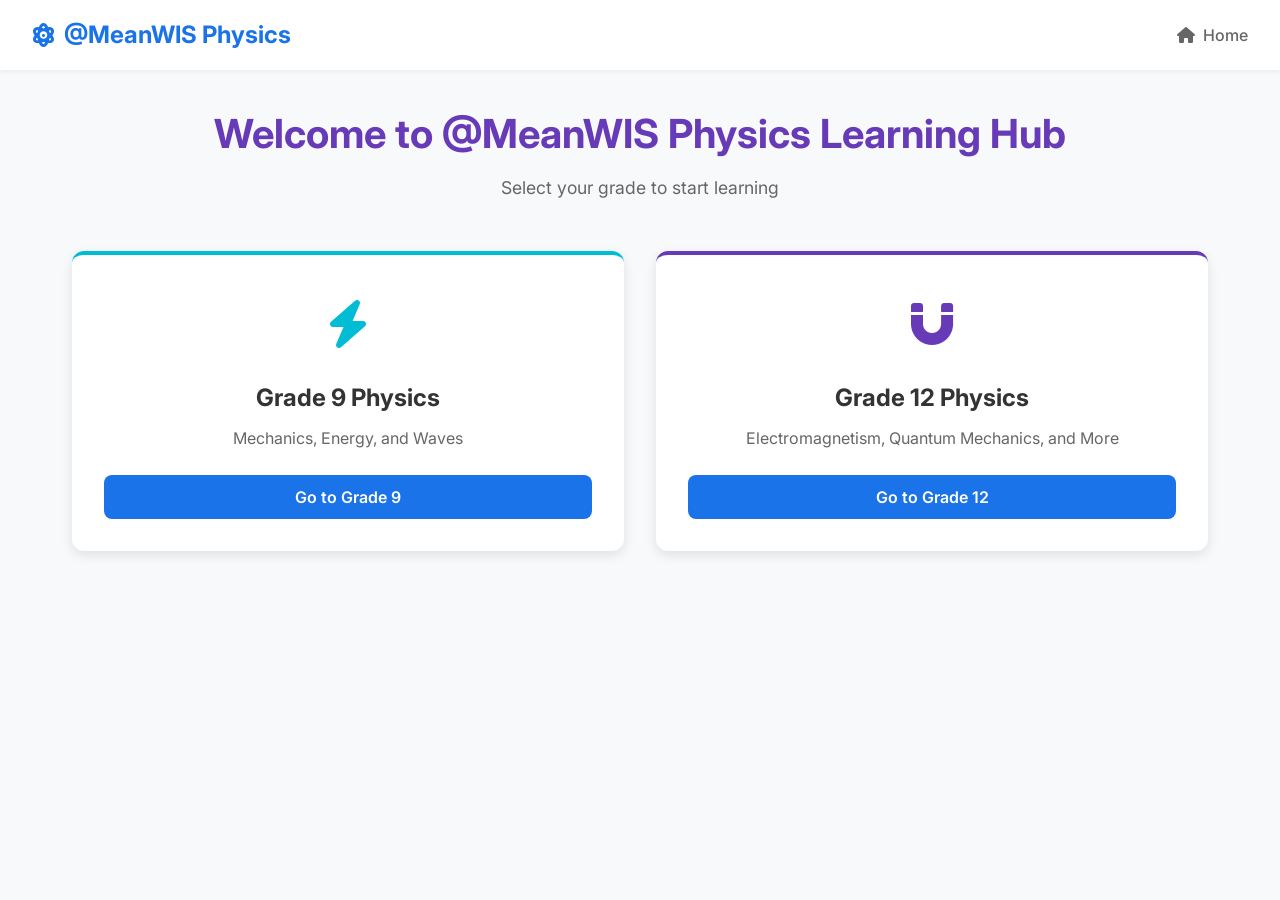
==== Summarize formula_web/index.html @ 6727ea56 "Add files via upload" ====
<!DOCTYPE html>
<html lang="en">
<head>
    <meta charset="UTF-8">
    <meta name="viewport" content="width=device-width, initial-scale=1.0">
    <title>WIS Physics Learning Hub</title>
    <link rel="stylesheet" href="styles.css">
    <link href="https://fonts.googleapis.com/css2?family=Inter:wght@400;500;600;700&display=swap" rel="stylesheet">
    <link rel="stylesheet" href="https://cdnjs.cloudflare.com/ajax/libs/font-awesome/6.4.0/css/all.min.css">
    <script src="https://polyfill.io/v3/polyfill.min.js?features=es6"></script>
    <script id="MathJax-script" async src="https://cdn.jsdelivr.net/npm/mathjax@3/es5/tex-mml-chtml.js"></script>
</head>
<body>
    <!-- Navbar -->
    <nav class="navbar">
        <div class="logo">
            <i class="fa-solid fa-atom"></i> @MeanWIS Physics
        </div>
        <div class="nav-links">
            <button id="home-btn" class="nav-btn"><i class="fa-solid fa-home"></i> Home</button>
        </div>
    </nav>

    <!-- Main Container -->
    <main id="app-container">
        <!-- Dashboard View -->
        <section id="view-dashboard" class="view active">
            <header class="dashboard-header">
                <h1>Welcome to @MeanWIS Physics Learning Hub</h1>
                <p>Select your grade to start learning</p>
            </header>
            <div class="grade-cards">
                <div class="grade-card" data-grade="9">
                    <div class="card-icon"><i class="fa-solid fa-bolt"></i></div>
                    <h2>Grade 9 Physics</h2>
                    <p>Mechanics, Energy, and Waves</p>
                    <button class="btn-primary">Go to Grade 9</button>
                </div>
                <div class="grade-card" data-grade="12">
                    <div class="card-icon"><i class="fa-solid fa-magnet"></i></div>
                    <h2>Grade 12 Physics</h2>
                    <p>Electromagnetism, Quantum Mechanics, and More</p>
                    <button class="btn-primary">Go to Grade 12</button>
                </div>
            </div>
        </section>

        <!-- Lessons View -->
        <section id="view-lessons" class="view hidden">
            <header class="dashboard-header">
                <h1 id="lessons-title">Grade X Physics</h1>
                <p>Select a lesson to begin</p>
            </header>
            <div class="lesson-list" id="lesson-list-container">
                <!-- Lesson cards will be populated here -->
            </div>
        </section>

        <!-- Single Lesson View -->
        <section id="view-lesson-detail" class="view hidden">
            <!-- Progress Indicator -->
            <div class="progress-container">
                <div class="progress-bar" id="reading-progress"></div>
            </div>
            
            <header class="lesson-header">
                <button id="back-to-lessons-btn" class="btn-text"><i class="fa-solid fa-arrow-left"></i> Back to Lessons</button>
                <h1 id="lesson-detail-title">Lesson Title</h1>
            </header>

            <!-- Navigation Tabs for Lesson -->
            <div class="lesson-tabs">
                <button class="tab-btn active" data-target="summary">Summary</button>
                <button class="tab-btn" data-target="equations">Equations</button>
                <button class="tab-btn" data-target="flashcards">Flashcards</button>
                <button class="tab-btn" data-target="quiz">Quiz</button>
            </div>

            <!-- Tab Content -->
            <div class="tab-content">
                <!-- Summary Tab -->
                <div id="tab-summary" class="tab-pane active">
                    
                    <div class="summary-section" id="lesson-animation-section" style="display: none; text-align: center;">
                        <h2><i class="fa-solid fa-play"></i> Animated Figure</h2>
                        <div style="margin-top: 1rem; border-radius: 12px; overflow: hidden; box-shadow: 0 4px 6px rgba(0,0,0,0.1); display: inline-block;">
                            <img id="lesson-gif" src="" alt="Physics Animation" style="max-width: 100%; height: auto; display: block;">
                        </div>
                    </div>

                    <div class="summary-section">
                        <h2><i class="fa-solid fa-key"></i> Key Concepts</h2>
                        <ul id="lesson-concepts" class="concept-list">
                            <!-- Populated by JS -->
                        </ul>
                    </div>
                    
                    <div class="summary-section">
                        <h2><i class="fa-solid fa-book"></i> Definitions</h2>
                        <div id="lesson-definitions" class="definitions-grid">
                            <!-- Populated by JS -->
                        </div>
                    </div>
                    
                    <div class="summary-section">
                        <h2><i class="fa-solid fa-lightbulb"></i> Examples</h2>
                        <div id="lesson-examples" class="examples-container">
                            <!-- Populated by JS -->
                        </div>
                    </div>
                </div>

                <!-- Equations Tab -->
                <div id="tab-equations" class="tab-pane hidden">
                    <div class="equations-grid" id="lesson-equations">
                        <!-- Interactive Equation Cards Populated by JS -->
                    </div>
                </div>

                <!-- Flashcards Tab -->
                <div id="tab-flashcards" class="tab-pane hidden">
                    <div class="flashcard-container">
                        <div class="flashcard" id="active-flashcard">
                            <div class="flashcard-inner">
                                <div class="flashcard-front">
                                    <h3 id="fc-front-text">Front</h3>
                                </div>
                                <div class="flashcard-back">
                                    <p id="fc-back-text">Back</p>
                                </div>
                            </div>
                        </div>
                        <div class="flashcard-controls">
                            <button class="btn-icon" id="fc-prev"><i class="fa-solid fa-chevron-left"></i></button>
                            <span id="fc-counter">1 / 5</span>
                            <button class="btn-icon" id="fc-next"><i class="fa-solid fa-chevron-right"></i></button>
                        </div>
                        <button class="btn-secondary" id="fc-flip-btn"><i class="fa-solid fa-rotate"></i> Flip Card</button>
                    </div>
                </div>

                <!-- Quiz Tab -->
                <div id="tab-quiz" class="tab-pane hidden">
                    <div class="quiz-container" id="quiz-container">
                        <div id="quiz-question-container">
                            <div class="quiz-progress">
                                <span id="quiz-progress-text">Question 1 of 5</span>
                            </div>
                            <h3 id="quiz-question-text">Question text</h3>
                            <div class="quiz-options" id="quiz-options">
                                <!-- Populated by JS -->
                            </div>
                            <div id="quiz-feedback" class="quiz-feedback hidden"></div>
                            <button class="btn-primary hidden" id="quiz-next-btn">Next Question</button>
                        </div>
                        <div id="quiz-results-container" class="hidden">
                            <h3>Quiz Complete!</h3>
                            <div class="score-display">
                                <span id="quiz-score">0</span> / <span id="quiz-total">0</span>
                            </div>
                            <p id="quiz-result-message"></p>
                            <button class="btn-primary" id="quiz-retry-btn">Retry Quiz</button>
                        </div>
                    </div>
                </div>
            </div>
        </section>
    </main>

    <script src="app.js"></script>
</body>
</html>
---- Summarize formula_web/styles.css ----
:root {
    --primary-blue: #1a73e8;
    --primary-blue-hover: #1557b0;
    --cyan: #00bcd4;
    --purple: #673ab7;
    --bg-color: #f8f9fa;
    --white: #ffffff;
    --text-main: #333333;
    --text-muted: #666666;
    --border-color: #e0e0e0;
    --success: #34a853;
    --error: #ea4335;
    --transition: all 0.3s ease;
    --shadow-sm: 0 2px 4px rgba(0,0,0,0.05);
    --shadow-md: 0 4px 12px rgba(0,0,0,0.1);
    --shadow-hover: 0 8px 24px rgba(0,0,0,0.15);
}

* {
    box-sizing: border-box;
    margin: 0;
    padding: 0;
}

body {
    font-family: 'Inter', sans-serif;
    background-color: var(--bg-color);
    color: var(--text-main);
    line-height: 1.6;
}

/* Navbar */
.navbar {
    background-color: var(--white);
    padding: 1rem 2rem;
    display: flex;
    justify-content: space-between;
    align-items: center;
    box-shadow: var(--shadow-sm);
    position: sticky;
    top: 0;
    z-index: 100;
}

.logo {
    font-size: 1.5rem;
    font-weight: 700;
    color: var(--primary-blue);
    display: flex;
    align-items: center;
    gap: 0.5rem;
}

.nav-btn {
    background: none;
    border: none;
    font-size: 1rem;
    font-weight: 500;
    color: var(--text-muted);
    cursor: pointer;
    transition: var(--transition);
    display: flex;
    align-items: center;
    gap: 0.5rem;
}

.nav-btn:hover {
    color: var(--primary-blue);
}

/* Buttons */
button {
    font-family: inherit;
    cursor: pointer;
    border-radius: 8px;
    transition: var(--transition);
}

.btn-primary {
    background-color: var(--primary-blue);
    color: var(--white);
    border: none;
    padding: 0.75rem 1.5rem;
    font-size: 1rem;
    font-weight: 600;
    width: 100%;
}

.btn-primary:hover {
    background-color: var(--primary-blue-hover);
    transform: translateY(-2px);
    box-shadow: var(--shadow-md);
}

.btn-secondary {
    background-color: var(--white);
    color: var(--primary-blue);
    border: 2px solid var(--primary-blue);
    padding: 0.75rem 1.5rem;
    font-size: 1rem;
    font-weight: 600;
}

.btn-secondary:hover {
    background-color: rgba(26, 115, 232, 0.05);
}

.btn-text {
    background: none;
    border: none;
    color: var(--primary-blue);
    font-size: 1rem;
    font-weight: 600;
    padding: 0.5rem 0;
    display: flex;
    align-items: center;
    gap: 0.5rem;
}

.btn-text:hover {
    color: var(--primary-blue-hover);
}

.btn-icon {
    background-color: var(--white);
    border: 1px solid var(--border-color);
    border-radius: 50%;
    width: 40px;
    height: 40px;
    display: flex;
    justify-content: center;
    align-items: center;
    color: var(--text-main);
}

.btn-icon:hover {
    background-color: var(--bg-color);
    transform: scale(1.05);
}

/* Layout */
#app-container {
    max-width: 1200px;
    margin: 0 auto;
    padding: 2rem;
}

.view {
    display: none;
    animation: fadeIn 0.4s ease forwards;
}

.view.active {
    display: block;
}

@keyframes fadeIn {
    from { opacity: 0; transform: translateY(10px); }
    to { opacity: 1; transform: translateY(0); }
}

.hidden {
    display: none !important;
}

.dashboard-header {
    text-align: center;
    margin-bottom: 3rem;
}

.dashboard-header h1 {
    font-size: 2.5rem;
    color: var(--purple);
    margin-bottom: 0.5rem;
}

.dashboard-header p {
    font-size: 1.1rem;
    color: var(--text-muted);
}

/* Cards */
.grade-cards {
    display: grid;
    grid-template-columns: repeat(auto-fit, minmax(300px, 1fr));
    gap: 2rem;
}

.grade-card {
    background-color: var(--white);
    border-radius: 12px;
    padding: 2rem;
    text-align: center;
    box-shadow: var(--shadow-md);
    transition: var(--transition);
    border-top: 4px solid var(--cyan);
}

.grade-card:nth-child(2) {
    border-top: 4px solid var(--purple);
}

.grade-card:hover {
    transform: translateY(-5px);
    box-shadow: var(--shadow-hover);
}

.card-icon {
    font-size: 3rem;
    color: var(--cyan);
    margin-bottom: 1rem;
}

.grade-card:nth-child(2) .card-icon {
    color: var(--purple);
}

.grade-card h2 {
    font-size: 1.5rem;
    margin-bottom: 0.5rem;
}

.grade-card p {
    color: var(--text-muted);
    margin-bottom: 1.5rem;
}

/* Lessons List */
.lesson-list {
    display: grid;
    grid-template-columns: repeat(auto-fit, minmax(280px, 1fr));
    gap: 1.5rem;
}

.lesson-card {
    background-color: var(--white);
    border-radius: 10px;
    padding: 1.5rem;
    box-shadow: var(--shadow-sm);
    transition: var(--transition);
    cursor: pointer;
    border-left: 4px solid var(--primary-blue);
    display: flex;
    flex-direction: column;
}

.lesson-card:hover {
    transform: translateX(5px);
    box-shadow: var(--shadow-md);
}

.lesson-card h3 {
    font-size: 1.25rem;
    margin-bottom: 0.5rem;
}

.lesson-card p {
    color: var(--text-muted);
    font-size: 0.9rem;
    margin-bottom: 1rem;
    flex-grow: 1;
}

.lesson-card .card-footer {
    display: flex;
    justify-content: space-between;
    align-items: center;
    font-size: 0.85rem;
    color: var(--primary-blue);
    font-weight: 500;
}

/* Progress Indicator */
.progress-container {
    position: fixed;
    top: 0;
    left: 0;
    width: 100%;
    height: 4px;
    background-color: transparent;
    z-index: 1000;
}

.progress-bar {
    height: 100%;
    background: linear-gradient(90deg, var(--cyan), var(--purple));
    width: 0%;
    transition: width 0.2s ease;
}

/* Single Lesson */
.lesson-header {
    margin-bottom: 2rem;
}

.lesson-header h1 {
    font-size: 2rem;
    margin-top: 1rem;
    color: var(--purple);
}

.lesson-tabs {
    display: flex;
    gap: 1rem;
    margin-bottom: 2rem;
    border-bottom: 2px solid var(--border-color);
    overflow-x: auto;
    padding-bottom: 0.5rem;
}

.tab-btn {
    background: none;
    border: none;
    border-radius: 0;
    padding: 0.5rem 1rem;
    font-size: 1rem;
    font-weight: 500;
    color: var(--text-muted);
    position: relative;
    white-space: nowrap;
}

.tab-btn::after {
    content: '';
    position: absolute;
    bottom: -10px;
    left: 0;
    width: 100%;
    height: 3px;
    background-color: var(--primary-blue);
    transform: scaleX(0);
    transition: transform 0.3s ease;
}

.tab-btn.active {
    color: var(--primary-blue);
    font-weight: 600;
}

.tab-btn.active::after {
    transform: scaleX(1);
}

.tab-pane {
    display: none;
    animation: fadeIn 0.4s ease forwards;
}

.tab-pane.active {
    display: block;
}

/* Summary Tab */
.summary-section {
    background-color: var(--white);
    border-radius: 12px;
    padding: 2rem;
    margin-bottom: 2rem;
    box-shadow: var(--shadow-sm);
}

.summary-section h2 {
    color: var(--primary-blue);
    margin-bottom: 1.5rem;
    display: flex;
    align-items: center;
    gap: 0.75rem;
    border-bottom: 1px solid var(--border-color);
    padding-bottom: 0.5rem;
}

.concept-list {
    list-style-type: none;
}

.concept-list li {
    padding: 1rem;
    border-bottom: 1px solid var(--border-color);
    position: relative;
    padding-left: 2rem;
}

.concept-list li:last-child {
    border-bottom: none;
}

.concept-list li::before {
    content: '•';
    color: var(--cyan);
    font-size: 1.5rem;
    position: absolute;
    left: 0.5rem;
    top: 0.5rem;
}

.definitions-grid {
    display: grid;
    grid-template-columns: repeat(auto-fit, minmax(250px, 1fr));
    gap: 1.5rem;
}

.definition-card {
    background-color: var(--bg-color);
    padding: 1.5rem;
    border-radius: 8px;
    border-left: 4px solid var(--purple);
}

.definition-card h4 {
    color: var(--purple);
    margin-bottom: 0.5rem;
}

.examples-container .example {
    background-color: rgba(0, 188, 212, 0.05);
    padding: 1.5rem;
    border-radius: 8px;
    margin-bottom: 1rem;
    border: 1px solid rgba(0, 188, 212, 0.2);
}

.examples-container .example h4 {
    color: var(--cyan);
    margin-bottom: 0.5rem;
}

/* Equations */
.equations-grid {
    display: grid;
    grid-template-columns: repeat(auto-fit, minmax(300px, 1fr));
    gap: 1.5rem;
}

.equation-card {
    background-color: var(--white);
    border-radius: 12px;
    padding: 1.5rem;
    box-shadow: var(--shadow-sm);
    cursor: pointer;
    transition: var(--transition);
    max-width: 100%;
    overflow: hidden;
}

.equation-card:hover {
    box-shadow: var(--shadow-md);
    transform: translateY(-2px);
}

.eq-formula {
    font-size: 1.35rem;
    padding: 1.5rem 0;
    color: var(--purple);
    border-bottom: 1px dashed var(--border-color);
    margin-bottom: 1rem;
    overflow-x: auto;
    overflow-y: hidden;
    white-space: nowrap;
    width: 100%;
    text-align: center;
}

.eq-formula::-webkit-scrollbar {
    height: 6px;
}
.eq-formula::-webkit-scrollbar-thumb {
    background-color: rgba(0,0,0,0.2);
    border-radius: 4px;
}

.eq-name {
    font-weight: 600;
    text-align: center;
    margin-bottom: 1rem;
}

.eq-symbols {
    display: block;
    background-color: var(--bg-color);
    padding: 1rem;
    border-radius: 8px;
    font-size: 0.9rem;
    animation: fadeIn 0.3s ease;
}

.eq-symbols ul {
    list-style: none;
}

.eq-symbols li {
    margin-bottom: 0.25rem;
}

.eq-symbols strong {
    color: var(--primary-blue);
    font-family: 'Times New Roman', Times, serif;
    font-style: italic;
    margin-right: 0.5rem;
}

/* Flashcards */
.flashcard-container {
    display: flex;
    flex-direction: column;
    align-items: center;
    padding: 2rem 0;
}

.flashcard {
    width: 100%;
    max-width: 500px;
    height: 300px;
    perspective: 1000px;
    margin-bottom: 2rem;
    cursor: pointer;
}

.flashcard-inner {
    position: relative;
    width: 100%;
    height: 100%;
    text-align: center;
    transition: transform 0.6s cubic-bezier(0.4, 0.0, 0.2, 1);
    transform-style: preserve-3d;
}

.flashcard.flipped .flashcard-inner {
    transform: rotateY(180deg);
}

.flashcard-front, .flashcard-back {
    position: absolute;
    width: 100%;
    height: 100%;
    backface-visibility: hidden;
    display: flex;
    align-items: center;
    justify-content: center;
    padding: 2rem;
    border-radius: 16px;
    box-shadow: var(--shadow-md);
    background-color: var(--white);
}

.flashcard-front {
    border: 2px solid var(--cyan);
}

.flashcard-front h3 {
    font-size: 1.5rem;
    color: var(--text-main);
}

.flashcard-back {
    transform: rotateY(180deg);
    background-color: var(--primary-blue);
    color: var(--white);
}

.flashcard-back p {
    font-size: 1.25rem;
}

.flashcard-controls {
    display: flex;
    align-items: center;
    gap: 1.5rem;
    margin-bottom: 1.5rem;
}

#fc-counter {
    font-weight: 600;
    font-size: 1.1rem;
}

/* Quiz */
.quiz-container {
    background-color: var(--white);
    border-radius: 12px;
    padding: 2rem;
    box-shadow: var(--shadow-md);
    max-width: 700px;
    margin: 0 auto;
}

.quiz-progress {
    margin-bottom: 1.5rem;
    font-size: 0.9rem;
    color: var(--text-muted);
    font-weight: 500;
}

#quiz-question-text {
    font-size: 1.25rem;
    margin-bottom: 2rem;
}

.quiz-options {
    display: flex;
    flex-direction: column;
    gap: 1rem;
    margin-bottom: 2rem;
}

.quiz-option {
    background-color: var(--bg-color);
    border: 2px solid var(--border-color);
    border-radius: 8px;
    padding: 1rem 1.5rem;
    cursor: pointer;
    transition: var(--transition);
    text-align: left;
    font-size: 1rem;
    color: var(--text-main);
}

.quiz-option:hover:not(:disabled) {
    background-color: rgba(26, 115, 232, 0.05);
    border-color: var(--primary-blue);
}

.quiz-option.selected {
    background-color: rgba(26, 115, 232, 0.1);
    border-color: var(--primary-blue);
}

.quiz-option.correct {
    background-color: rgba(52, 168, 83, 0.1);
    border-color: var(--success);
    color: #1b5e20;
}

.quiz-option.wrong {
    background-color: rgba(234, 67, 53, 0.1);
    border-color: var(--error);
    color: #b71c1c;
}

.quiz-feedback {
    padding: 1rem;
    border-radius: 8px;
    margin-bottom: 1.5rem;
    font-weight: 500;
    animation: fadeIn 0.3s ease;
}

.quiz-feedback.correct-feedback {
    background-color: rgba(52, 168, 83, 0.1);
    color: #1b5e20;
    border-left: 4px solid var(--success);
}

.quiz-feedback.wrong-feedback {
    background-color: rgba(234, 67, 53, 0.1);
    color: #b71c1c;
    border-left: 4px solid var(--error);
}

#quiz-results-container {
    text-align: center;
}

#quiz-results-container h3 {
    font-size: 2rem;
    color: var(--purple);
    margin-bottom: 1rem;
}

.score-display {
    font-size: 3rem;
    font-weight: 700;
    color: var(--primary-blue);
    margin-bottom: 1rem;
}

#quiz-result-message {
    font-size: 1.1rem;
    margin-bottom: 2rem;
}

/* Media Queries for Responsiveness */
@media (max-width: 768px) {
    #app-container {
        padding: 1rem;
    }

    .dashboard-header h1 {
        font-size: 2rem;
    }

    .lesson-tabs {
        padding-bottom: 1rem;
    }

    .flashcard {
        height: 250px;
    }
}

@media (max-width: 480px) {
    .navbar {
        padding: 1rem;
    }

    .grade-cards {
        grid-template-columns: 1fr;
    }

    .lesson-list {
        grid-template-columns: 1fr;
    }
}
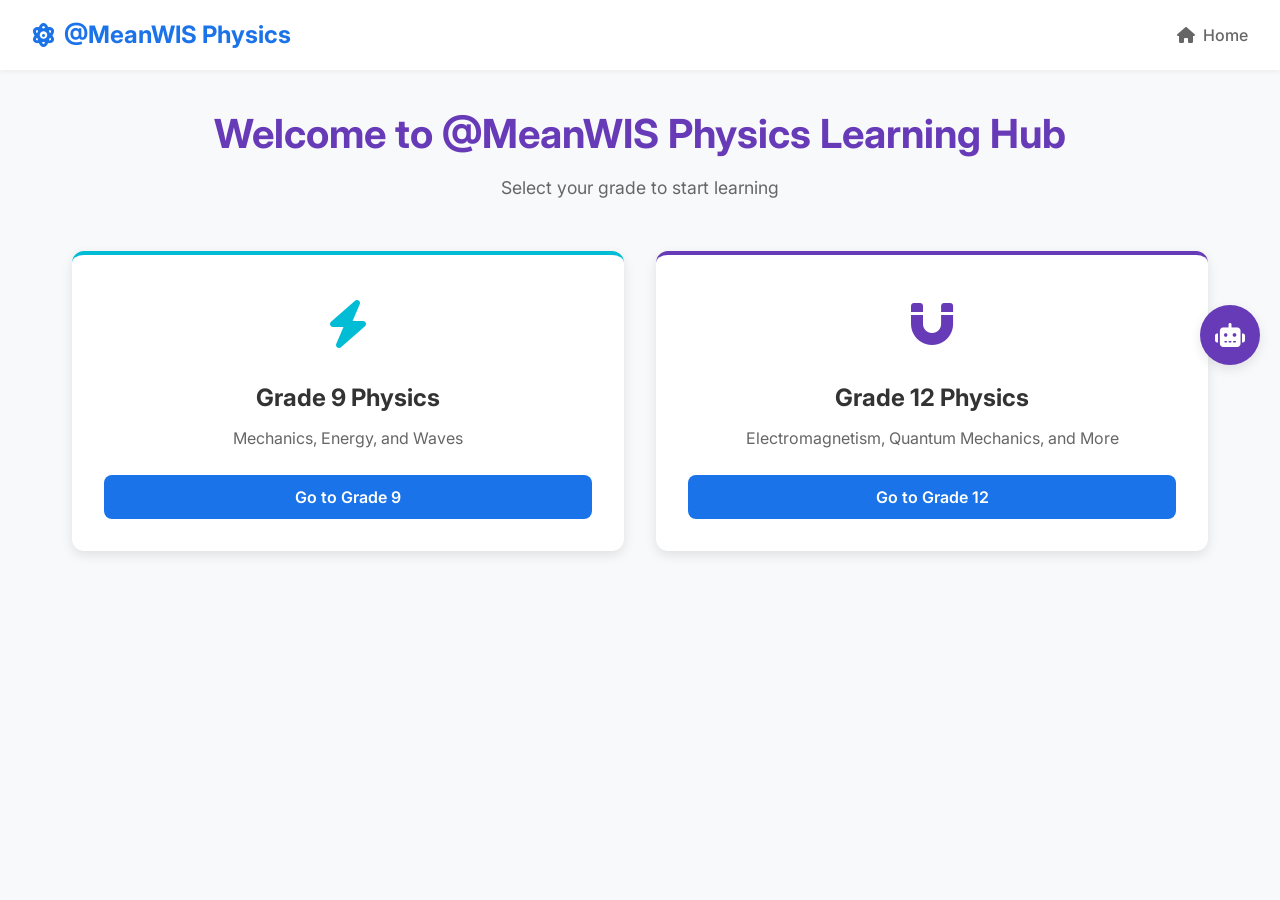
==== commit fa3a78aa: "Add files via upload" ====
--- a/Summarize formula_web/index.html
+++ b/Summarize formula_web/index.html
@@ -167,6 +167,34 @@
         </section>
     </main>
 
+    <!-- AI Tutor Widget -->
+    <div id="ai-widget-container" class="ai-widget-collapsed">
+        <button id="ai-toggle-btn" class="ai-fab">
+            <i class="fa-solid fa-robot"></i>
+        </button>
+        <div id="ai-chat-panel" class="ai-panel">
+            <div class="ai-header">
+                <h3><i class="fa-solid fa-wand-magic-sparkles"></i> AI Tutor</h3>
+                <button id="ai-close-btn" class="btn-icon"><i class="fa-solid fa-xmark"></i></button>
+            </div>
+            <div id="ai-messages" class="ai-messages">
+                <div class="ai-msg ai">Hi there! I'm your AI Physics Tutor. Ask me any physics question or ask me to explain a concept from this lesson!</div>
+            </div>
+            
+            <div id="ai-api-key-setup" class="ai-api-key-setup">
+                <p style="font-size: 0.9rem; margin-bottom: 10px;">Please enter your Gemini API key to chat. It is stored locally in your browser.</p>
+                <input type="password" id="ai-api-key-input" placeholder="Paste Gemini API Key here..." style="width:100%; padding: 8px; margin-bottom: 10px; border: 1px solid #ddd; border-radius: 4px;">
+                <button id="ai-save-key-btn" class="btn-primary" style="width: 100%;">Save Key</button>
+                <p style="font-size: 0.8rem; margin-top: 10px; text-align: center;"><a href="https://aistudio.google.com/app/apikey" target="_blank">Get an API key</a></p>
+            </div>
+
+            <div class="ai-input-area" id="ai-input-area" style="display: none;">
+                <input type="text" id="ai-user-input" placeholder="Ask about physics..." autocomplete="off">
+                <button id="ai-send-btn" class="btn-icon"><i class="fa-solid fa-paper-plane"></i></button>
+            </div>
+        </div>
+    </div>
+
     <script src="app.js"></script>
 </body>
 </html>
--- a/Summarize formula_web/styles.css
+++ b/Summarize formula_web/styles.css
@@ -710,3 +710,170 @@
         grid-template-columns: 1fr;
     }
 }
+
+/* AI Tutor Widget */
+#ai-widget-container {
+    position: fixed;
+    bottom: 20px;
+    right: 20px;
+    z-index: 1000;
+    display: flex;
+    flex-direction: column;
+    align-items: flex-end;
+}
+
+.ai-fab {
+    background-color: var(--purple);
+    color: white;
+    width: 60px;
+    height: 60px;
+    border-radius: 50%;
+    border: none;
+    box-shadow: var(--shadow-md);
+    font-size: 24px;
+    cursor: pointer;
+    transition: var(--transition);
+    display: flex;
+    justify-content: center;
+    align-items: center;
+}
+
+.ai-fab:hover {
+    transform: scale(1.05);
+    background-color: #512da8;
+    box-shadow: var(--shadow-hover);
+}
+
+.ai-panel {
+    width: 350px;
+    height: 500px;
+    background: white;
+    border-radius: 12px;
+    box-shadow: var(--shadow-hover);
+    display: flex;
+    flex-direction: column;
+    overflow: hidden;
+    margin-bottom: 15px;
+    transform-origin: bottom right;
+    transition: transform 0.3s ease, opacity 0.3s ease;
+    opacity: 0;
+    pointer-events: none;
+    transform: scale(0.9);
+}
+
+#ai-widget-container:not(.ai-widget-collapsed) .ai-panel {
+    opacity: 1;
+    pointer-events: auto;
+    transform: scale(1);
+}
+
+#ai-widget-container:not(.ai-widget-collapsed) .ai-fab {
+    display: none;
+}
+
+.ai-header {
+    background-color: var(--purple);
+    color: white;
+    padding: 15px;
+    display: flex;
+    justify-content: space-between;
+    align-items: center;
+}
+
+.ai-header h3 {
+    margin: 0;
+    font-size: 1.1rem;
+    display: flex;
+    align-items: center;
+    gap: 8px;
+}
+
+.ai-header .btn-icon {
+    color: white;
+}
+
+.ai-header .btn-icon:hover {
+    background: rgba(255, 255, 255, 0.2);
+}
+
+.ai-messages {
+    flex-grow: 1;
+    padding: 15px;
+    overflow-y: auto;
+    display: flex;
+    flex-direction: column;
+    gap: 10px;
+    background: #fbfbfb;
+}
+
+.ai-msg {
+    max-width: 85%;
+    padding: 10px 14px;
+    border-radius: 12px;
+    font-size: 0.95rem;
+    line-height: 1.4;
+    word-wrap: break-word;
+}
+
+.ai-msg.ai {
+    background-color: #f1f0f5;
+    color: #333;
+    align-self: flex-start;
+    border-bottom-left-radius: 2px;
+}
+
+.ai-msg.user {
+    background-color: var(--purple);
+    color: white;
+    align-self: flex-end;
+    border-bottom-right-radius: 2px;
+}
+
+.ai-api-key-setup {
+    padding: 15px;
+    background: white;
+    border-top: 1px solid var(--border-color);
+}
+
+.ai-input-area {
+    padding: 15px;
+    background: white;
+    border-top: 1px solid var(--border-color);
+    display: flex;
+    gap: 10px;
+}
+
+.ai-input-area input {
+    flex-grow: 1;
+    padding: 10px 15px;
+    border: 1px solid var(--border-color);
+    border-radius: 20px;
+    outline: none;
+    font-family: inherit;
+    transition: var(--transition);
+}
+
+.ai-input-area input:focus {
+    border-color: var(--purple);
+}
+
+.ai-input-area button {
+    background: var(--purple);
+    color: white;
+    width: 40px;
+    height: 40px;
+    border-radius: 50%;
+    border: none;
+    display: flex;
+    justify-content: center;
+    align-items: center;
+}
+
+.ai-input-area button:hover {
+    background: #512da8;
+}
+
+/* markdown rendering in AI */
+.ai-msg.ai p { margin-bottom: 8px; }
+.ai-msg.ai p:last-child { margin-bottom: 0; }
+.ai-msg.ai code { background: rgba(0,0,0,0.05); padding: 2px 4px; border-radius: 4px; font-family: monospace; }
